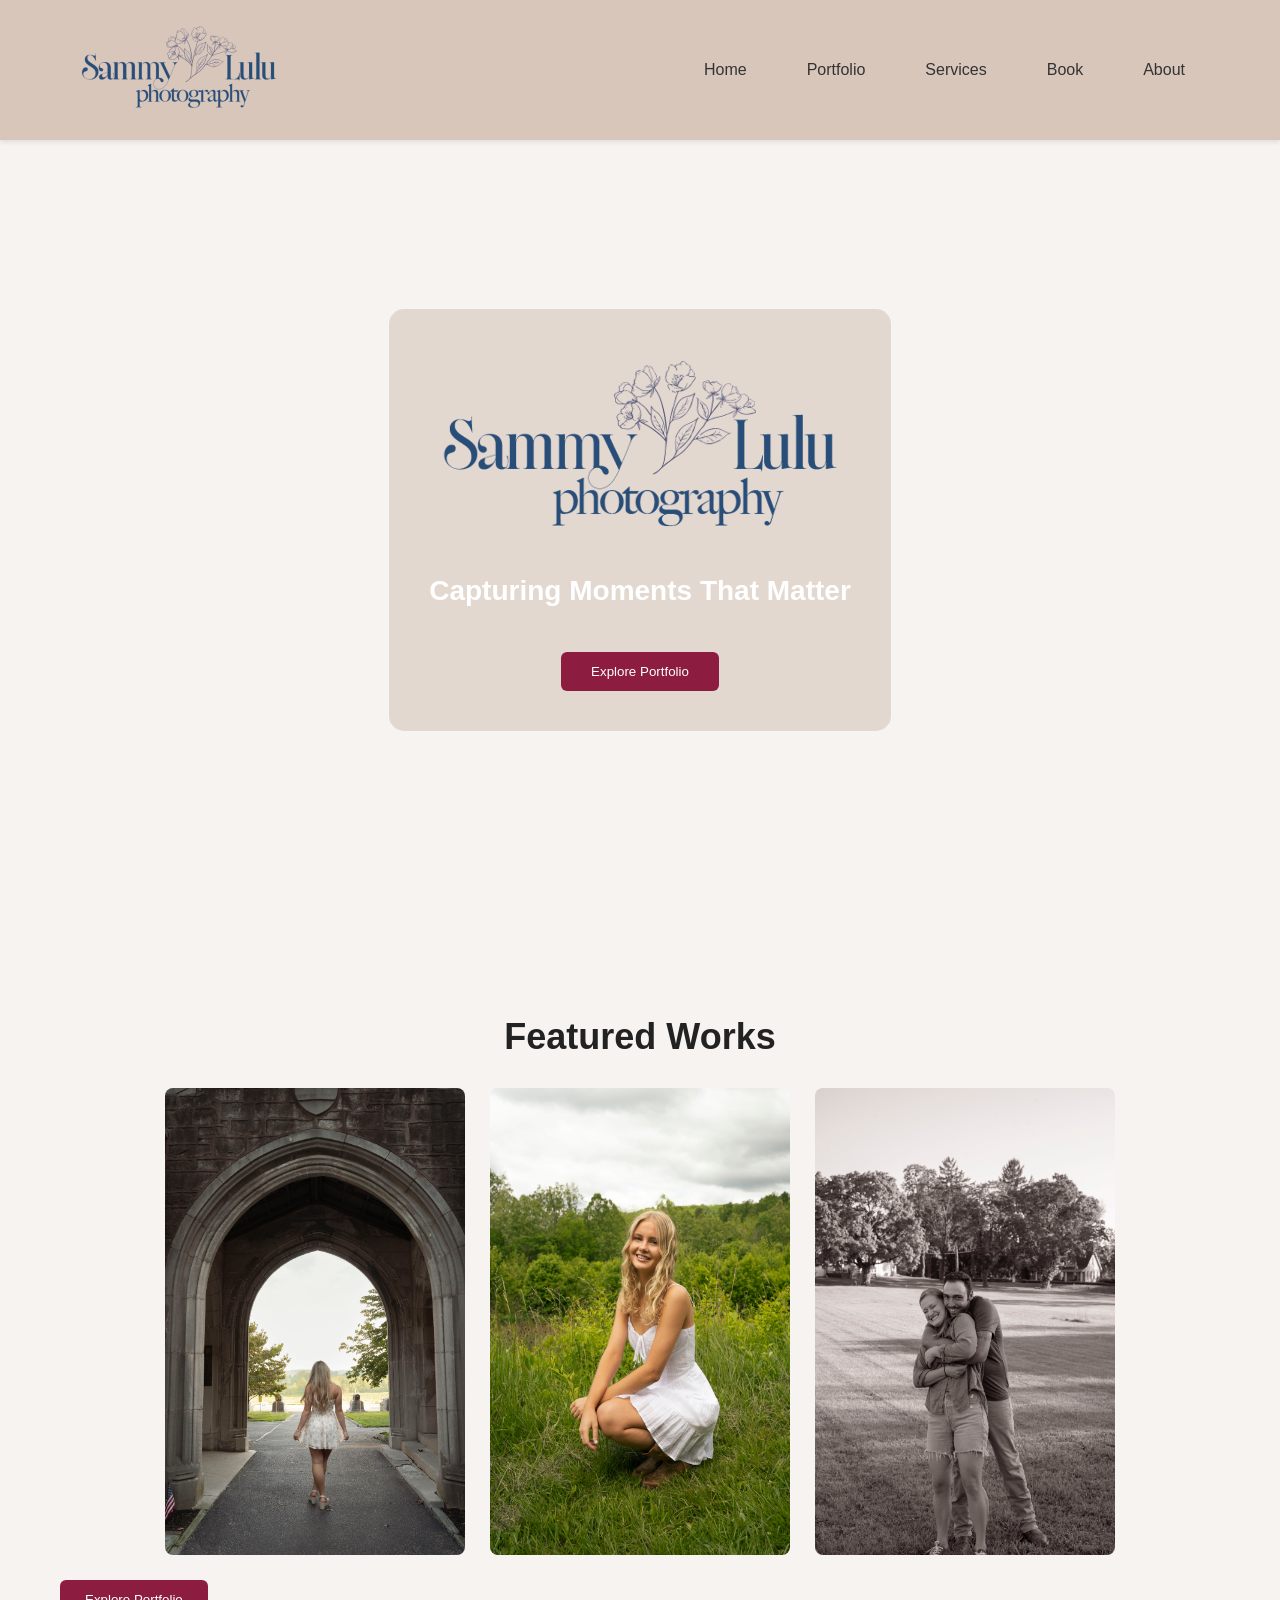
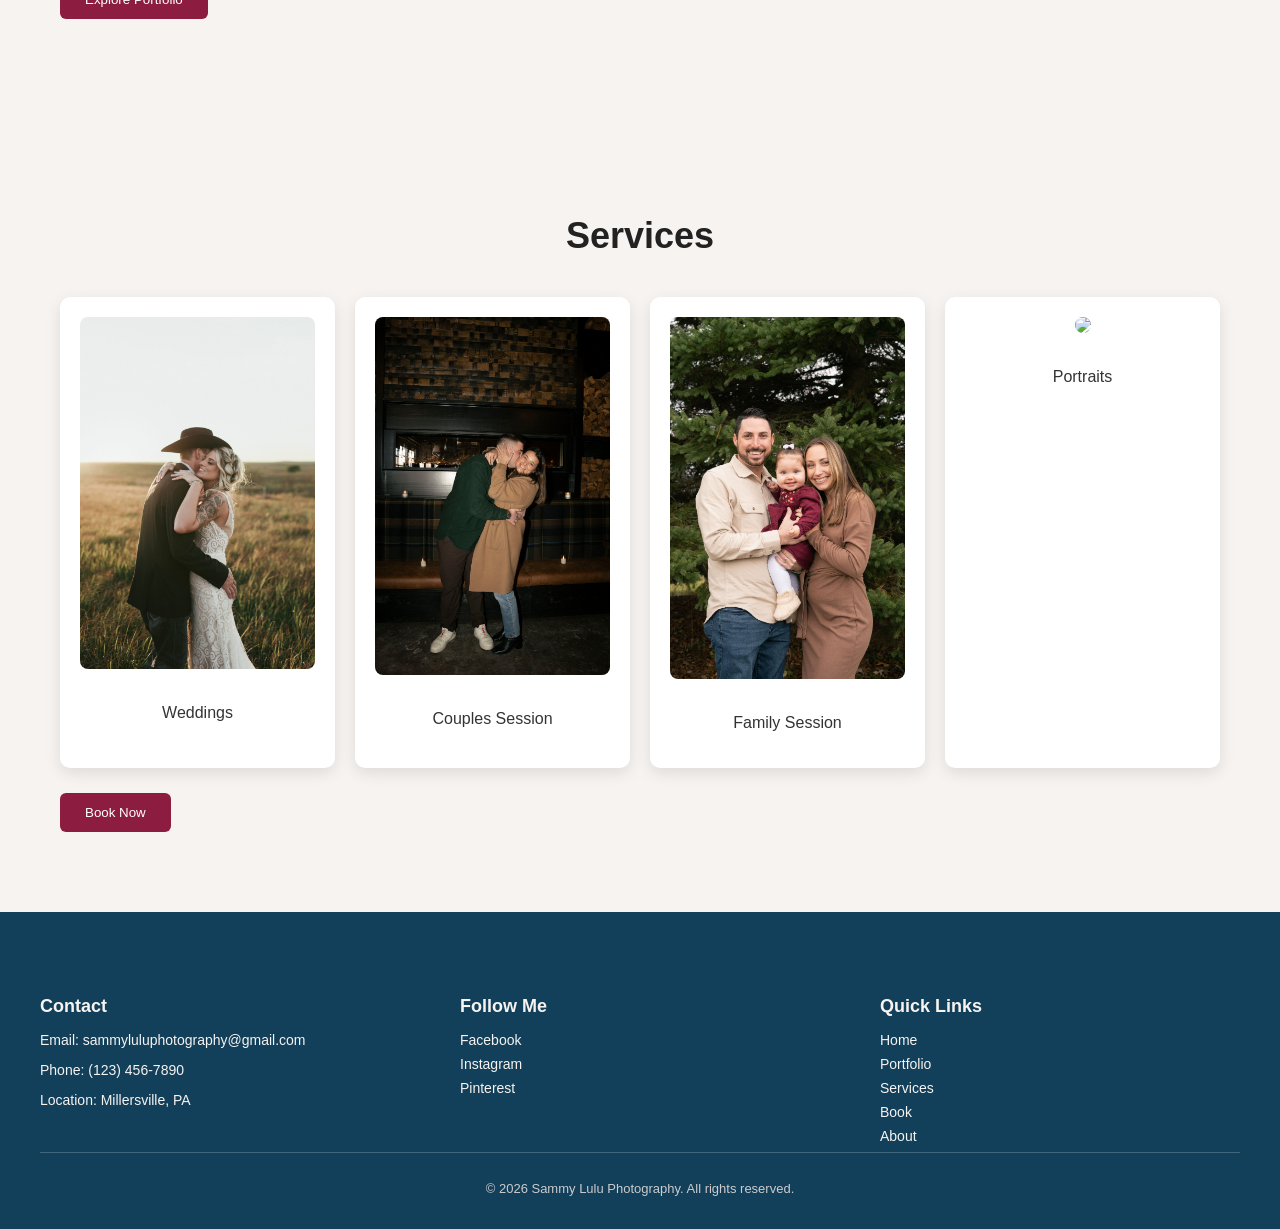
==== index.html @ 7d783dcc "import" ====
<!DOCTYPE html>
<html lang="en">
<head>
  <meta charset="UTF-8">
  <title>My Website</title>
  <link rel="stylesheet" href="style.css">
</head>
<body>

<header class="header">
  <div class="logo-container">
    <img src="images/logo.png" alt="Sammy Lulu Photography Logo">
  </div>
  <nav class="nav">
    <a href="#">Home</a>
    <a href="#">Portfolio</a>
    <a href="#">Services</a>
    <a href="#">Book</a>
    <a href="#">About</a>
  </nav>
</header>

<section class="hero">
  <div class="hero-overlay">
    <img src="images/logo.png" alt="Sammy Lulu Photography Logo" class="hero-logo">
    <h2>Capturing Moments That Matter</h2>
    <button class="btn">Explore Portfolio</button>
  </div>
</section>

<section class="featured">
  <h3>Featured Works</h3>
  <div class="featured-grid">
    <img src="images/feature1.jpg" alt="">
    <img src="images/feature2.jpg" alt="">
    <img src="images/feature3.jpg" alt="">
  </div>
  <button class="btn">Explore Portfolio</button>
</section>

<section class="services">
  <h3>Services</h3>
  <div class="services-row">
    <div class="service">
      <img src="images/weddingservice.jpg">
      <p>Weddings</p>
    </div>
    <div class="service">
      <img src="images/coupleservice.jpg">
      <p>Couples Session</p>
    </div>
    <div class="service">
      <img src="images/familyservice.jpg">
      <p>Family Session</p>
    </div>
    <div class="service">
      <img src="images/portraitservice.jpg">
      <p>Portraits</p>
    </div>
  </div>
  <button class="btn">Book Now</button>
</section>

<footer class="footer">
  <div class="footer-container">
    
    <!-- Contact Section -->
    <div class="footer-section contact">
      <h4>Contact</h4>
      <p>Email: sammyluluphotography@gmail.com</p>
      <p>Phone: (123) 456-7890</p>
      <p>Location: Millersville, PA</p>
    </div>

    <!-- Social Media Section -->
    <div class="footer-section social">
      <h4>Follow Me</h4>
      <a href="#">Facebook</a>
      <a href="#">Instagram</a>
      <a href="#">Pinterest</a>
    </div>

    <!-- Quick Links Section -->
    <div class="footer-section links">
      <h4>Quick Links</h4>
      <a href="#">Home</a>
      <a href="#">Portfolio</a>
      <a href="#">Services</a>
      <a href="#">Book</a>
      <a href="#">About</a>
    </div>
    
  </div>
  
  <div class="footer-bottom">
    <p>&copy; 2026 Sammy Lulu Photography. All rights reserved.</p>
  </div>
</footer>

</body>
</html>
---- style.css ----
/* --- Base --- */
body {
  margin: 0;
  font-family: 'Arial', sans-serif;
  background: #f7f3f0;
  color: #222;
}

section {
  padding: 80px 60px;
}

/* --- Header --- */
.header {
  display: flex;
  justify-content: space-between;
  align-items: center;
  background: #d8c6bb;
  padding: 20px 80px;
  box-shadow: 0 2px 5px rgba(0,0,0,0.1);
}

.logo-container {
  height: 100px; /* fixed container height */
  display: flex;
  align-items: center; /* vertically center logo inside container */
}

.logo-container img {
  max-height: 100%; /* fills container but no bigger */
  width: auto;
  display: block;
}

.nav {
  display: flex;
  gap: 30px;
}

.nav a {
  text-decoration: none;
  color: #333;
  font-weight: 500;
  padding: 8px 15px;
  border-radius: 5px;
  transition: all 0.3s ease;
}

.nav a:hover {
  background-color: #8c1d40;
  color: white;
}

/* --- Hero Section --- */
.hero {
  height: 600px; /* adjust for desired hero height */
  background-image: url('images/heroimage.jpg');
  background-size: cover;
  background-position: center;
  position: relative;
  display: flex;
  justify-content: center;
  align-items: center;
  text-align: center;
}

.hero-overlay {
  background-color: rgba(216, 198, 187, 0.6); /* 0.6 = 60% opacity */
  padding: 40px;
  border-radius: 15px;
  position: relative;
}

.hero-logo {
  max-width: 400px;
  height: auto;
  display: block;
  margin: 0 auto 20px auto;
  
}

.hero h2 {
  font-size: 28px;
  color: #fff;
  margin-bottom: 20px;
}

.hero .btn {
  padding: 12px 30px;
  border: none;
  background-color: #8c1d40;
  color: white;
  font-weight: 500;
  border-radius: 6px;
  cursor: pointer;
  transition: background 0.3s ease;
}

.hero .btn:hover {
  background-color: #a62752;
}

/* --- Featured Section --- */
.featured h3 {
  font-size: 36px;
  margin-bottom: 30px;
  text-align: center;
}

.featured-grid {
  display: flex;
  justify-content: center;
  gap: 25px;
  flex-wrap: wrap;
}

.featured-grid img {
  width: 100%;
  max-width: 300px;
  border-radius: 8px;
  transition: transform 0.3s ease, box-shadow 0.3s ease;
}

.featured-grid img:hover {
  transform: scale(1.05);
  box-shadow: 0 8px 20px rgba(0,0,0,0.2);
}

.btn {
  margin-top: 25px;
  padding: 12px 25px;
  border: none;
  background-color: #8c1d40;
  color: white;
  font-weight: 500;
  border-radius: 6px;
  cursor: pointer;
  transition: background 0.3s ease;
}

.btn:hover {
  background-color: #a62752;
}

/* --- Services Section --- */
.services h3 {
  font-size: 36px;
  text-align: center;
  margin-bottom: 40px;
}

.services-row {
  display: flex;
  justify-content: space-between;
  gap: 20px;
  flex-wrap: wrap;
}

.service {
  flex: 1 1 200px; /* flexible width for responsive design */
  text-align: center;
  background: #fff;
  padding: 20px;
  border-radius: 10px;
  box-shadow: 0 5px 15px rgba(0,0,0,0.1);
  transition: transform 0.3s ease, box-shadow 0.3s ease;
}

.service:hover {
  transform: translateY(-5px);
  box-shadow: 0 10px 25px rgba(0,0,0,0.15);
}

.service img {
  width: 100%;
  border-radius: 8px;
  margin-bottom: 15px;
}

.service p {
  font-weight: 500;
  color: #333;
}

/* --- Footer --- */
.footer {
  background-color: #123f5a;
  color: white;
  padding: 60px 40px 20px 40px;
  font-family: Arial, sans-serif;
  text-align: left; /* keep text left-aligned inside each column */
}

.footer-container {
  display: flex;
  justify-content: center; /* centers the 3 columns horizontally */
  gap: 60px; /* space between columns */
  flex-wrap: wrap; /* allows wrapping on smaller screens */
  max-width: 1200px; /* keeps footer from stretching too wide */
  margin: 0 auto; /* center the container on the page */
}

.footer-section {
  flex: 1 1 200px; /* allows flexible width but minimum 200px */
}

.footer-section h4 {
  font-size: 18px;
  margin-bottom: 15px;
  color: #f7f3f0;
}

.footer-section p,
.footer-section a {
  font-size: 14px;
  color: #f7f3f0;
  text-decoration: none;
  display: block;
  margin-bottom: 8px;
}

.footer-section a:hover {
  color: #8c1d40;
}

.footer-section.social a img {
  width: 30px;
  height: 30px;
  margin-right: 10px;
  vertical-align: middle;
  transition: transform 0.3s ease;
}

.footer-section.social a img:hover {
  transform: scale(1.2);
}

.footer-bottom {
  text-align: center;
  border-top: 1px solid rgba(255,255,255,0.2);
  padding-top: 15px;
  font-size: 13px;
  color: #ccc;
}
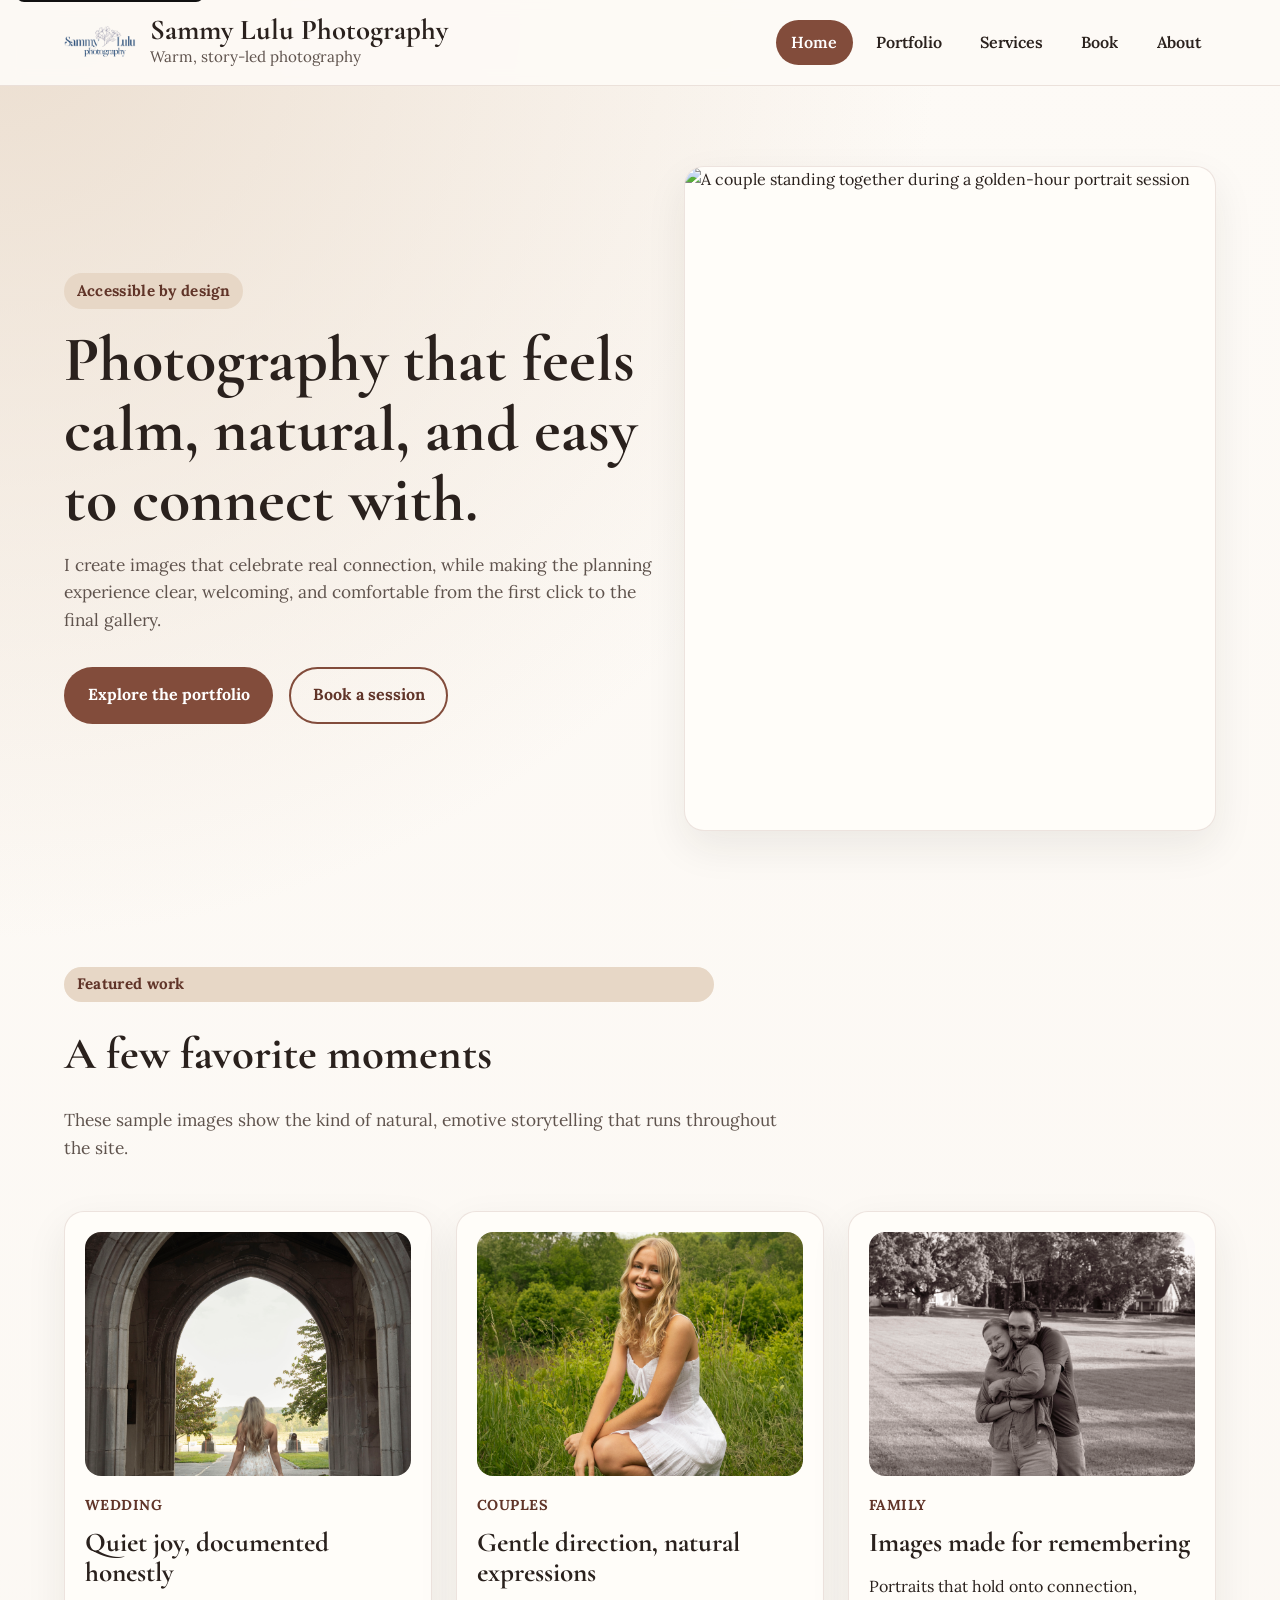
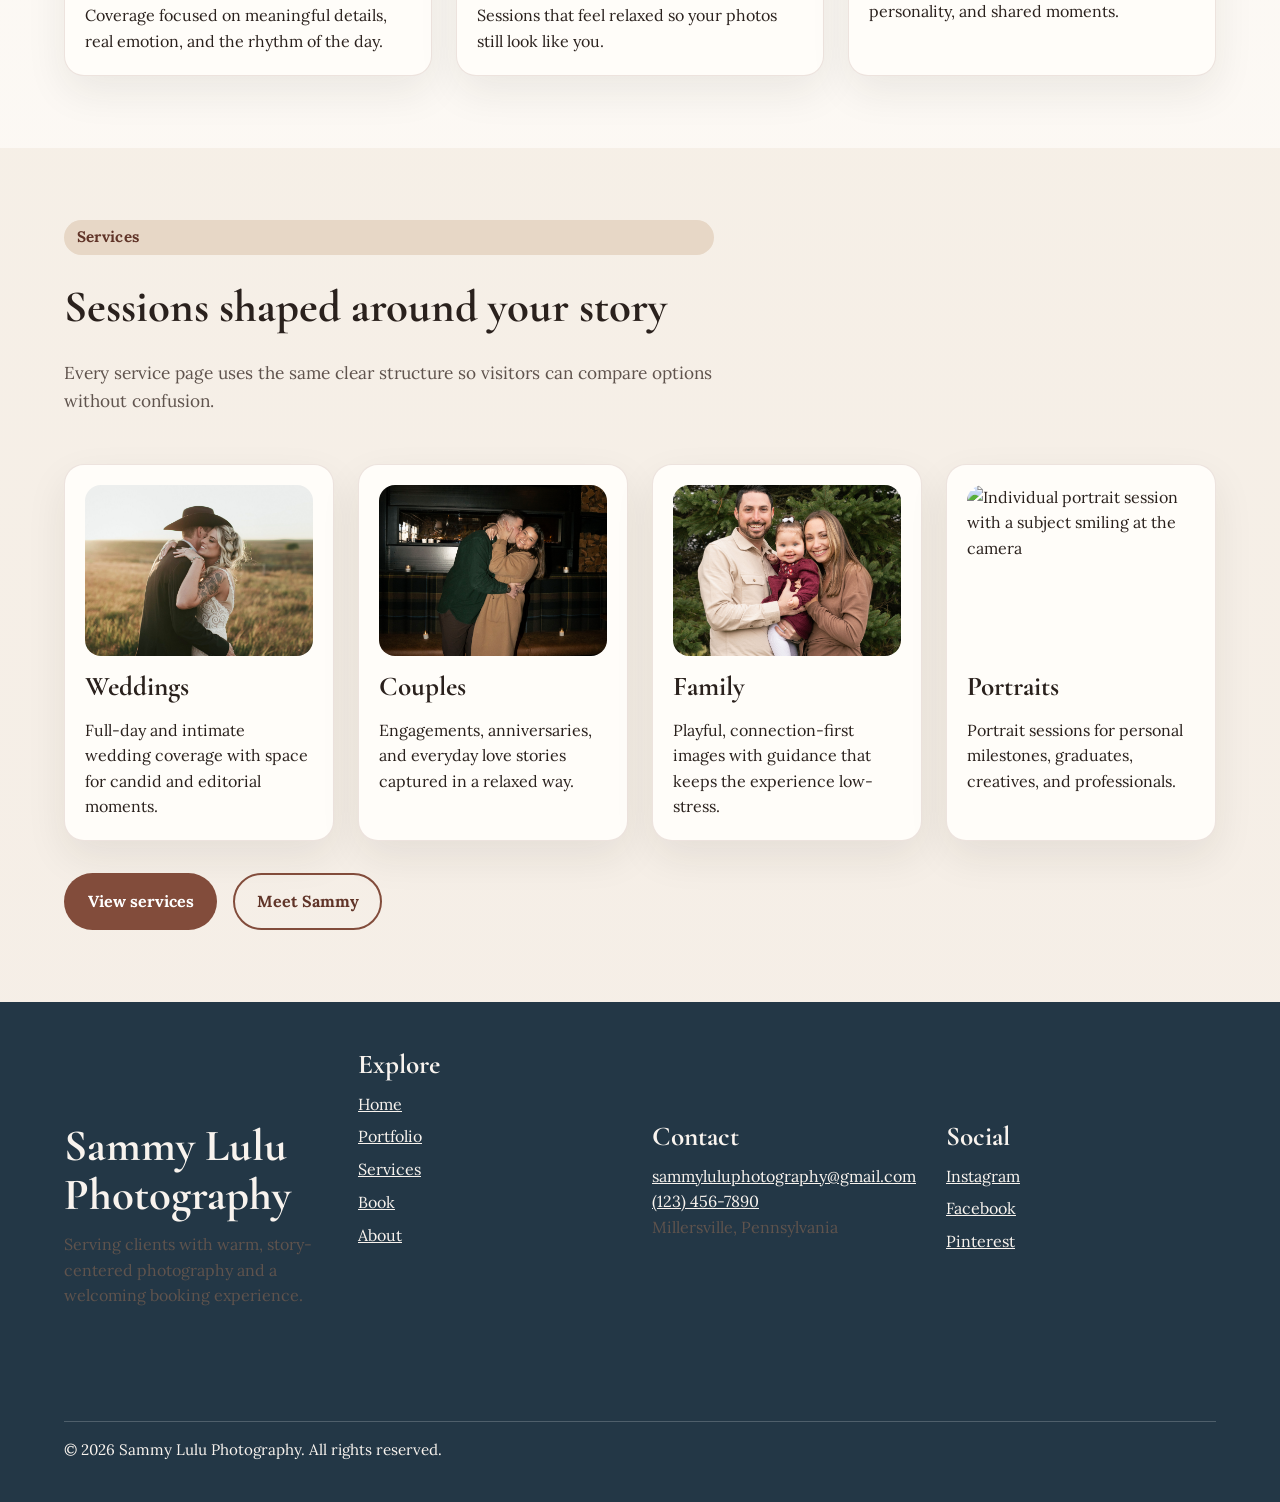
==== commit f8d8c50e: "updated pages" ====
--- a/index.html
+++ b/index.html
@@ -2,100 +2,176 @@
 <html lang="en">
 <head>
   <meta charset="UTF-8">
-  <title>My Website</title>
+  <meta name="viewport" content="width=device-width, initial-scale=1.0">
+  <title>Sammy Lulu Photography | Home</title>
+  <meta name="description" content="Accessible, heartfelt photography for weddings, couples, families, and portraits.">
+  <link rel="preconnect" href="https://fonts.googleapis.com">
+  <link rel="preconnect" href="https://fonts.gstatic.com" crossorigin>
+  <link href="https://fonts.googleapis.com/css2?family=Cormorant+Garamond:wght@500;700&family=Lora:wght@400;500;600&display=swap" rel="stylesheet">
   <link rel="stylesheet" href="style.css">
 </head>
 <body>
+  <a class="skip-link" href="#main-content">Skip to main content</a>
 
-<header class="header">
-  <div class="logo-container">
-    <img src="images/logo.png" alt="Sammy Lulu Photography Logo">
-  </div>
-  <nav class="nav">
-    <a href="#">Home</a>
-    <a href="#">Portfolio</a>
-    <a href="#">Services</a>
-    <a href="#">Book</a>
-    <a href="#">About</a>
-  </nav>
-</header>
+  <header class="site-header">
+    <div class="container header-inner">
+      <a class="brand" href="index.html" aria-label="Sammy Lulu Photography home page">
+        <img src="images/logo.png" alt="Sammy Lulu Photography logo">
+        <span class="brand-text">
+          <span class="brand-name">Sammy Lulu Photography</span>
+          <span class="brand-tagline">Warm, story-led photography</span>
+        </span>
+      </a>
 
-<section class="hero">
-  <div class="hero-overlay">
-    <img src="images/logo.png" alt="Sammy Lulu Photography Logo" class="hero-logo">
-    <h2>Capturing Moments That Matter</h2>
-    <button class="btn">Explore Portfolio</button>
-  </div>
-</section>
+      <nav class="site-nav" aria-label="Primary navigation">
+        <ul>
+          <li><a href="index.html" aria-current="page">Home</a></li>
+          <li><a href="portfolio.html">Portfolio</a></li>
+          <li><a href="services.html">Services</a></li>
+          <li><a href="book.html">Book</a></li>
+          <li><a href="about.html">About</a></li>
+        </ul>
+      </nav>
+    </div>
+  </header>
 
-<section class="featured">
-  <h3>Featured Works</h3>
-  <div class="featured-grid">
-    <img src="images/feature1.jpg" alt="">
-    <img src="images/feature2.jpg" alt="">
-    <img src="images/feature3.jpg" alt="">
-  </div>
-  <button class="btn">Explore Portfolio</button>
-</section>
+  <main id="main-content">
+    <section class="hero">
+      <div class="container hero-layout">
+        <div class="hero-copy">
+          <p class="eyebrow">Accessible by design</p>
+          <h1>Photography that feels calm, natural, and easy to connect with.</h1>
+          <p class="lede">I create images that celebrate real connection, while making the planning experience clear, welcoming, and comfortable from the first click to the final gallery.</p>
+          <div class="button-row">
+            <a class="btn" href="portfolio.html">Explore the portfolio</a>
+            <a class="btn-secondary" href="book.html">Book a session</a>
+          </div>
+        </div>
 
-<section class="services">
-  <h3>Services</h3>
-  <div class="services-row">
-    <div class="service">
-      <img src="images/weddingservice.jpg">
-      <p>Weddings</p>
+        <div class="hero-panel">
+          <img src="images/heroimage.jpg" alt="A couple standing together during a golden-hour portrait session">
+        </div>
+      </div>
+    </section>
+
+    <section aria-labelledby="featured-heading">
+      <div class="container">
+        <div class="section-heading">
+          <p class="eyebrow">Featured work</p>
+          <h2 id="featured-heading">A few favorite moments</h2>
+          <p class="section-intro">These sample images show the kind of natural, emotive storytelling that runs throughout the site.</p>
+        </div>
+
+        <div class="card-grid">
+          <article class="card">
+            <img src="images/feature1.jpg" alt="Bride and groom smiling during a wedding portrait">
+            <p class="tag">Wedding</p>
+            <h3>Quiet joy, documented honestly</h3>
+            <p>Coverage focused on meaningful details, real emotion, and the rhythm of the day.</p>
+          </article>
+
+          <article class="card">
+            <img src="images/feature2.jpg" alt="Couple laughing together during an outdoor session">
+            <p class="tag">Couples</p>
+            <h3>Gentle direction, natural expressions</h3>
+            <p>Sessions that feel relaxed so your photos still look like you.</p>
+          </article>
+
+          <article class="card">
+            <img src="images/feature3.jpg" alt="Family posing together outdoors">
+            <p class="tag">Family</p>
+            <h3>Images made for remembering</h3>
+            <p>Portraits that hold onto connection, personality, and shared moments.</p>
+          </article>
+        </div>
+      </div>
+    </section>
+
+    <section class="muted-section" aria-labelledby="services-preview-heading">
+      <div class="container">
+        <div class="section-heading">
+          <p class="eyebrow">Services</p>
+          <h2 id="services-preview-heading">Sessions shaped around your story</h2>
+          <p class="section-intro">Every service page uses the same clear structure so visitors can compare options without confusion.</p>
+        </div>
+
+        <div class="services-grid">
+          <article class="card">
+            <img src="images/weddingservice.jpg" alt="Wedding couple embracing during portraits">
+            <h3>Weddings</h3>
+            <p>Full-day and intimate wedding coverage with space for candid and editorial moments.</p>
+          </article>
+
+          <article class="card">
+            <img src="images/coupleservice.jpg" alt="Couple standing close together during a portrait session">
+            <h3>Couples</h3>
+            <p>Engagements, anniversaries, and everyday love stories captured in a relaxed way.</p>
+          </article>
+
+          <article class="card">
+            <img src="images/familyservice.jpg" alt="Family spending time together outdoors">
+            <h3>Family</h3>
+            <p>Playful, connection-first images with guidance that keeps the experience low-stress.</p>
+          </article>
+
+          <article class="card">
+            <img src="images/portraitservice.jpg" alt="Individual portrait session with a subject smiling at the camera">
+            <h3>Portraits</h3>
+            <p>Portrait sessions for personal milestones, graduates, creatives, and professionals.</p>
+          </article>
+        </div>
+
+        <div class="button-row">
+          <a class="btn" href="services.html">View services</a>
+          <a class="btn-secondary" href="about.html">Meet Sammy</a>
+        </div>
+      </div>
+    </section>
+
+
+
+  <footer class="footer">
+    <div class="container">
+      <div class="footer-grid">
+        <section aria-labelledby="footer-brand">
+          <h2 id="footer-brand">Sammy Lulu Photography</h2>
+          <p class="footer-note">Serving clients with warm, story-centered photography and a welcoming booking experience.</p>
+        </section>
+
+        <nav class="footer-nav" aria-label="Footer navigation">
+          <h3>Explore</h3>
+          <ul>
+            <li><a href="index.html">Home</a></li>
+            <li><a href="portfolio.html">Portfolio</a></li>
+            <li><a href="services.html">Services</a></li>
+            <li><a href="book.html">Book</a></li>
+            <li><a href="about.html">About</a></li>
+          </ul>
+        </nav>
+
+        <section aria-labelledby="contact-heading">
+          <h3 id="contact-heading">Contact</h3>
+          <ul class="contact-list">
+            <li><a href="mailto:sammyluluphotography@gmail.com">sammyluluphotography@gmail.com</a></li>
+            <li><a href="tel:+11234567890">(123) 456-7890</a></li>
+            <li>Millersville, Pennsylvania</li>
+          </ul>
+        </section>
+
+        <section aria-labelledby="social-heading">
+          <h3 id="social-heading">Social</h3>
+          <ul class="social-list">
+            <li><a href="#">Instagram</a></li>
+            <li><a href="#">Facebook</a></li>
+            <li><a href="#">Pinterest</a></li>
+          </ul>
+        </section>
+      </div>
+
+      <div class="footer-bottom">
+        <p>&copy; 2026 Sammy Lulu Photography. All rights reserved.</p>
+      </div>
     </div>
-    <div class="service">
-      <img src="images/coupleservice.jpg">
-      <p>Couples Session</p>
-    </div>
-    <div class="service">
-      <img src="images/familyservice.jpg">
-      <p>Family Session</p>
-    </div>
-    <div class="service">
-      <img src="images/portraitservice.jpg">
-      <p>Portraits</p>
-    </div>
-  </div>
-  <button class="btn">Book Now</button>
-</section>
-
-<footer class="footer">
-  <div class="footer-container">
-    
-    <!-- Contact Section -->
-    <div class="footer-section contact">
-      <h4>Contact</h4>
-      <p>Email: sammyluluphotography@gmail.com</p>
-      <p>Phone: (123) 456-7890</p>
-      <p>Location: Millersville, PA</p>
-    </div>
-
-    <!-- Social Media Section -->
-    <div class="footer-section social">
-      <h4>Follow Me</h4>
-      <a href="#">Facebook</a>
-      <a href="#">Instagram</a>
-      <a href="#">Pinterest</a>
-    </div>
-
-    <!-- Quick Links Section -->
-    <div class="footer-section links">
-      <h4>Quick Links</h4>
-      <a href="#">Home</a>
-      <a href="#">Portfolio</a>
-      <a href="#">Services</a>
-      <a href="#">Book</a>
-      <a href="#">About</a>
-    </div>
-    
-  </div>
-  
-  <div class="footer-bottom">
-    <p>&copy; 2026 Sammy Lulu Photography. All rights reserved.</p>
-  </div>
-</footer>
-
+  </footer>
 </body>
-</html>+</html>
--- a/style.css
+++ b/style.css
@@ -1,244 +1,622 @@
-/* --- Base --- */
+:root {
+  --color-background: #fbf7f2;
+  --color-surface: #fffdf9;
+  --color-surface-muted: #f3ebe2;
+  --color-surface-strong: #e7d7c6;
+  --color-text: #2a211d;
+  --color-text-soft: #5f534d;
+  --color-accent: #824c3b;
+  --color-accent-dark: #603428;
+  --color-border: #d7c6b8;
+  --color-footer: #233746;
+  --color-footer-text: #f8f3ee;
+  --shadow-soft: 0 16px 40px rgba(42, 33, 29, 0.08);
+  --shadow-card: 0 10px 24px rgba(42, 33, 29, 0.1);
+  --radius-sm: 0.75rem;
+  --radius-md: 1.25rem;
+  --radius-lg: 2rem;
+  --max-width: 72rem;
+  --transition: 180ms ease;
+}
+
+*,
+*::before,
+*::after {
+  box-sizing: border-box;
+}
+
+html {
+  scroll-behavior: smooth;
+}
+
 body {
   margin: 0;
-  font-family: 'Arial', sans-serif;
-  background: #f7f3f0;
-  color: #222;
-}
-
-section {
-  padding: 80px 60px;
-}
-
-/* --- Header --- */
-.header {
+  font-family: "Lora", Georgia, serif;
+  line-height: 1.6;
+  color: var(--color-text);
+  background:
+    radial-gradient(circle at top left, rgba(231, 215, 198, 0.8), transparent 28%),
+    linear-gradient(180deg, #fdfaf6 0%, var(--color-background) 100%);
+}
+
+img {
+  display: block;
+  width: 100%;
+  height: auto;
+}
+
+a {
+  color: inherit;
+}
+
+a,
+button,
+input,
+select,
+textarea {
+  transition:
+    color var(--transition),
+    background-color var(--transition),
+    border-color var(--transition),
+    box-shadow var(--transition),
+    transform var(--transition);
+}
+
+a:focus-visible,
+button:focus-visible,
+input:focus-visible,
+select:focus-visible,
+textarea:focus-visible {
+  outline: 3px solid #111111;
+  outline-offset: 3px;
+}
+
+.visually-hidden {
+  position: absolute;
+  width: 1px;
+  height: 1px;
+  padding: 0;
+  margin: -1px;
+  overflow: hidden;
+  clip: rect(0, 0, 0, 0);
+  white-space: nowrap;
+  border: 0;
+}
+
+.skip-link {
+  position: absolute;
+  left: 1rem;
+  top: -3rem;
+  padding: 0.75rem 1rem;
+  background: #111111;
+  color: #ffffff;
+  border-radius: 0.5rem;
+  text-decoration: none;
+  z-index: 1000;
+}
+
+.skip-link:focus {
+  top: 1rem;
+}
+
+.site-header {
+  position: sticky;
+  top: 0;
+  z-index: 50;
+  background: rgba(253, 250, 246, 0.95);
+  backdrop-filter: blur(10px);
+  border-bottom: 1px solid rgba(130, 76, 59, 0.14);
+}
+
+.container {
+  width: min(calc(100% - 2rem), var(--max-width));
+  margin: 0 auto;
+}
+
+.header-inner,
+.footer-grid {
+  display: grid;
+  gap: 1.5rem;
+}
+
+.header-inner {
+  grid-template-columns: auto 1fr;
+  align-items: center;
+  padding: 1rem 0;
+}
+
+.brand {
+  display: inline-flex;
+  align-items: center;
+  gap: 0.85rem;
+  text-decoration: none;
+}
+
+.brand img {
+  width: 4.5rem;
+  height: auto;
+}
+
+.brand-text {
   display: flex;
-  justify-content: space-between;
+  flex-direction: column;
+}
+
+.brand-name {
+  font-family: "Cormorant Garamond", Georgia, serif;
+  font-size: 1.8rem;
+  font-weight: 700;
+  line-height: 1;
+}
+
+.brand-tagline {
+  color: var(--color-text-soft);
+  font-size: 0.95rem;
+}
+
+.site-nav ul,
+.footer-nav ul,
+.contact-list,
+.social-list,
+.service-list,
+.checklist,
+.stats-list,
+.form-help-list {
+  list-style: none;
+  padding: 0;
+  margin: 0;
+}
+
+.site-nav ul {
+  display: flex;
+  flex-wrap: wrap;
+  justify-content: flex-end;
+  gap: 0.5rem;
+}
+
+.site-nav a {
+  display: inline-block;
+  padding: 0.6rem 0.95rem;
+  text-decoration: none;
+  border-radius: 999px;
+  font-weight: 600;
+}
+
+.site-nav a:hover,
+.site-nav a:focus-visible,
+.site-nav a[aria-current="page"] {
+  background: var(--color-accent);
+  color: #ffffff;
+}
+
+main section {
+  padding: 4.5rem 0;
+}
+
+.hero {
+  padding: 5rem 0 4rem;
+}
+
+.hero-layout,
+.split-layout,
+.service-detail,
+.booking-layout {
+  display: grid;
+  gap: 2rem;
   align-items: center;
-  background: #d8c6bb;
-  padding: 20px 80px;
-  box-shadow: 0 2px 5px rgba(0,0,0,0.1);
-}
-
-.logo-container {
-  height: 100px; /* fixed container height */
+}
+
+.hero-layout {
+  grid-template-columns: minmax(0, 1.05fr) minmax(0, 0.95fr);
+}
+
+.eyebrow {
+  display: inline-block;
+  padding: 0.35rem 0.8rem;
+  margin-bottom: 1rem;
+  border-radius: 999px;
+  background: var(--color-surface-strong);
+  color: var(--color-accent-dark);
+  font-size: 0.95rem;
+  font-weight: 700;
+  letter-spacing: 0.02em;
+}
+
+h1,
+h2,
+h3,
+h4 {
+  margin: 0 0 1rem;
+  font-family: "Cormorant Garamond", Georgia, serif;
+  line-height: 1.1;
+}
+
+h1 {
+  font-size: clamp(2.8rem, 5vw, 5rem);
+}
+
+h2 {
+  font-size: clamp(2rem, 3.5vw, 3rem);
+}
+
+h3 {
+  font-size: 1.7rem;
+}
+
+p {
+  margin: 0 0 1rem;
+  max-width: 65ch;
+}
+
+.lede,
+.section-intro {
+  color: var(--color-text-soft);
+  font-size: 1.08rem;
+}
+
+.hero-copy p:last-child,
+.card p:last-child,
+.service-detail-text p:last-child,
+.about-copy p:last-child {
+  margin-bottom: 0;
+}
+
+.button-row {
   display: flex;
-  align-items: center; /* vertically center logo inside container */
-}
-
-.logo-container img {
-  max-height: 100%; /* fills container but no bigger */
-  width: auto;
+  flex-wrap: wrap;
+  gap: 1rem;
+  margin-top: 2rem;
+}
+
+.btn,
+.btn-secondary {
+  display: inline-flex;
+  align-items: center;
+  justify-content: center;
+  min-height: 2.85rem;
+  padding: 0.85rem 1.35rem;
+  border: 2px solid transparent;
+  border-radius: 999px;
+  font-weight: 700;
+  text-decoration: none;
+}
+
+.btn {
+  background: var(--color-accent);
+  color: #ffffff;
+}
+
+.btn:hover,
+.btn:focus-visible {
+  background: var(--color-accent-dark);
+  transform: translateY(-1px);
+}
+
+.btn-secondary {
+  border-color: var(--color-accent);
+  color: var(--color-accent-dark);
+  background: transparent;
+}
+
+.btn-secondary:hover,
+.btn-secondary:focus-visible {
+  background: rgba(130, 76, 59, 0.08);
+}
+
+.hero-panel,
+.card,
+.quote-card,
+.form-panel,
+.service-detail,
+.stat-card {
+  background: var(--color-surface);
+  border: 1px solid rgba(130, 76, 59, 0.14);
+  border-radius: var(--radius-md);
+  box-shadow: var(--shadow-soft);
+}
+
+.hero-panel {
+  overflow: hidden;
+}
+
+.hero-panel img {
+  aspect-ratio: 4 / 5;
+  object-fit: cover;
+}
+
+.section-heading {
+  display: grid;
+  gap: 0.75rem;
+  margin-bottom: 2rem;
+}
+
+.muted-section {
+  background: rgba(231, 215, 198, 0.28);
+}
+
+.card-grid,
+.services-grid,
+.portfolio-grid,
+.values-grid,
+.stats-grid {
+  display: grid;
+  gap: 1.5rem;
+}
+
+.card-grid,
+.services-grid,
+.values-grid {
+  grid-template-columns: repeat(auto-fit, minmax(15rem, 1fr));
+}
+
+.portfolio-grid {
+  grid-template-columns: repeat(auto-fit, minmax(16rem, 1fr));
+}
+
+.stats-grid {
+  grid-template-columns: repeat(auto-fit, minmax(12rem, 1fr));
+}
+
+.card,
+.stat-card {
+  padding: 1.25rem;
+}
+
+.card img,
+.portfolio-card img,
+.service-detail-image img,
+.about-image img {
+  border-radius: 1rem;
+}
+
+.card img,
+.portfolio-card img {
+  aspect-ratio: 4 / 3;
+  object-fit: cover;
+  margin-bottom: 1rem;
+}
+
+.tag {
+  display: inline-block;
+  margin-bottom: 0.65rem;
+  color: var(--color-accent-dark);
+  font-size: 0.9rem;
+  font-weight: 700;
+  letter-spacing: 0.03em;
+  text-transform: uppercase;
+}
+
+.card a,
+.portfolio-card a,
+.inline-link {
+  color: var(--color-accent-dark);
+  font-weight: 700;
+}
+
+.portfolio-card {
+  overflow: hidden;
+  background: var(--color-surface);
+  border: 1px solid rgba(130, 76, 59, 0.14);
+  border-radius: var(--radius-md);
+  box-shadow: var(--shadow-card);
+}
+
+.portfolio-card-content {
+  padding: 1.25rem;
+}
+
+.portfolio-card p {
+  color: var(--color-text-soft);
+}
+
+.service-list {
+  display: grid;
+  gap: 0.6rem;
+  margin-top: 1rem;
+}
+
+.service-list li,
+.checklist li,
+.form-help-list li {
+  position: relative;
+  padding-left: 1.5rem;
+}
+
+.service-list li::before,
+.checklist li::before,
+.form-help-list li::before {
+  content: "";
+  position: absolute;
+  left: 0;
+  top: 0.65rem;
+  width: 0.55rem;
+  height: 0.55rem;
+  border-radius: 50%;
+  background: var(--color-accent);
+}
+
+.service-detail {
+  grid-template-columns: minmax(0, 0.9fr) minmax(0, 1.1fr);
+  padding: 1.5rem;
+  margin-bottom: 1.5rem;
+}
+
+.service-detail:nth-of-type(even) .service-detail-image {
+  order: 2;
+}
+
+.service-detail:nth-of-type(even) .service-detail-text {
+  order: 1;
+}
+
+.service-detail-image img {
+  aspect-ratio: 4 / 3;
+  object-fit: cover;
+}
+
+.price-note {
+  font-weight: 700;
+  color: var(--color-accent-dark);
+}
+
+.about-image img {
+  aspect-ratio: 4 / 5;
+  object-fit: cover;
+  box-shadow: var(--shadow-soft);
+}
+
+.quote-card {
+  padding: 1.5rem;
+}
+
+.stats-list {
+  display: grid;
+  gap: 1rem;
+}
+
+.stat-card strong {
   display: block;
-}
-
-.nav {
-  display: flex;
-  gap: 30px;
-}
-
-.nav a {
-  text-decoration: none;
-  color: #333;
-  font-weight: 500;
-  padding: 8px 15px;
-  border-radius: 5px;
-  transition: all 0.3s ease;
-}
-
-.nav a:hover {
-  background-color: #8c1d40;
-  color: white;
-}
-
-/* --- Hero Section --- */
-.hero {
-  height: 600px; /* adjust for desired hero height */
-  background-image: url('images/heroimage.jpg');
-  background-size: cover;
-  background-position: center;
-  position: relative;
-  display: flex;
-  justify-content: center;
-  align-items: center;
-  text-align: center;
-}
-
-.hero-overlay {
-  background-color: rgba(216, 198, 187, 0.6); /* 0.6 = 60% opacity */
-  padding: 40px;
-  border-radius: 15px;
-  position: relative;
-}
-
-.hero-logo {
-  max-width: 400px;
-  height: auto;
+  font-size: 2rem;
+  font-family: "Cormorant Garamond", Georgia, serif;
+}
+
+.stat-card span {
+  color: var(--color-text-soft);
+}
+
+.booking-layout {
+  grid-template-columns: minmax(0, 0.9fr) minmax(0, 1.1fr);
+}
+
+.form-panel {
+  padding: 1.5rem;
+}
+
+.form-group {
+  margin-bottom: 1rem;
+}
+
+label {
   display: block;
-  margin: 0 auto 20px auto;
-  
-}
-
-.hero h2 {
-  font-size: 28px;
-  color: #fff;
-  margin-bottom: 20px;
-}
-
-.hero .btn {
-  padding: 12px 30px;
-  border: none;
-  background-color: #8c1d40;
-  color: white;
-  font-weight: 500;
-  border-radius: 6px;
-  cursor: pointer;
-  transition: background 0.3s ease;
-}
-
-.hero .btn:hover {
-  background-color: #a62752;
-}
-
-/* --- Featured Section --- */
-.featured h3 {
-  font-size: 36px;
-  margin-bottom: 30px;
-  text-align: center;
-}
-
-.featured-grid {
-  display: flex;
-  justify-content: center;
-  gap: 25px;
-  flex-wrap: wrap;
-}
-
-.featured-grid img {
+  margin-bottom: 0.4rem;
+  font-weight: 700;
+}
+
+input,
+select,
+textarea {
   width: 100%;
-  max-width: 300px;
-  border-radius: 8px;
-  transition: transform 0.3s ease, box-shadow 0.3s ease;
-}
-
-.featured-grid img:hover {
-  transform: scale(1.05);
-  box-shadow: 0 8px 20px rgba(0,0,0,0.2);
-}
-
-.btn {
-  margin-top: 25px;
-  padding: 12px 25px;
-  border: none;
-  background-color: #8c1d40;
-  color: white;
-  font-weight: 500;
-  border-radius: 6px;
-  cursor: pointer;
-  transition: background 0.3s ease;
-}
-
-.btn:hover {
-  background-color: #a62752;
-}
-
-/* --- Services Section --- */
-.services h3 {
-  font-size: 36px;
-  text-align: center;
-  margin-bottom: 40px;
-}
-
-.services-row {
-  display: flex;
-  justify-content: space-between;
-  gap: 20px;
-  flex-wrap: wrap;
-}
-
-.service {
-  flex: 1 1 200px; /* flexible width for responsive design */
-  text-align: center;
-  background: #fff;
-  padding: 20px;
-  border-radius: 10px;
-  box-shadow: 0 5px 15px rgba(0,0,0,0.1);
-  transition: transform 0.3s ease, box-shadow 0.3s ease;
-}
-
-.service:hover {
-  transform: translateY(-5px);
-  box-shadow: 0 10px 25px rgba(0,0,0,0.15);
-}
-
-.service img {
-  width: 100%;
-  border-radius: 8px;
-  margin-bottom: 15px;
-}
-
-.service p {
-  font-weight: 500;
-  color: #333;
-}
-
-/* --- Footer --- */
+  padding: 0.85rem 0.9rem;
+  border: 1px solid var(--color-border);
+  border-radius: 0.9rem;
+  font: inherit;
+  color: var(--color-text);
+  background: #fffdfa;
+}
+
+input::placeholder,
+textarea::placeholder {
+  color: #8a7d75;
+}
+
+textarea {
+  resize: vertical;
+  min-height: 10rem;
+}
+
+.field-hint,
+.required-note,
+.footer-note,
+.contact-list,
+.social-list {
+  color: var(--color-text-soft);
+}
+
 .footer {
-  background-color: #123f5a;
-  color: white;
-  padding: 60px 40px 20px 40px;
-  font-family: Arial, sans-serif;
-  text-align: left; /* keep text left-aligned inside each column */
-}
-
-.footer-container {
-  display: flex;
-  justify-content: center; /* centers the 3 columns horizontally */
-  gap: 60px; /* space between columns */
-  flex-wrap: wrap; /* allows wrapping on smaller screens */
-  max-width: 1200px; /* keeps footer from stretching too wide */
-  margin: 0 auto; /* center the container on the page */
-}
-
-.footer-section {
-  flex: 1 1 200px; /* allows flexible width but minimum 200px */
-}
-
-.footer-section h4 {
-  font-size: 18px;
-  margin-bottom: 15px;
-  color: #f7f3f0;
-}
-
-.footer-section p,
-.footer-section a {
-  font-size: 14px;
-  color: #f7f3f0;
-  text-decoration: none;
-  display: block;
-  margin-bottom: 8px;
-}
-
-.footer-section a:hover {
-  color: #8c1d40;
-}
-
-.footer-section.social a img {
-  width: 30px;
-  height: 30px;
-  margin-right: 10px;
-  vertical-align: middle;
-  transition: transform 0.3s ease;
-}
-
-.footer-section.social a img:hover {
-  transform: scale(1.2);
+  padding: 3rem 0 1.5rem;
+  background: var(--color-footer);
+  color: var(--color-footer-text);
+}
+
+.footer-grid {
+  grid-template-columns: repeat(auto-fit, minmax(12rem, 1fr));
+  margin-bottom: 1.5rem;
+}
+
+.footer h2,
+.footer h3 {
+  margin-bottom: 0.75rem;
+}
+
+.footer a {
+  color: var(--color-footer-text);
+}
+
+.footer-nav ul,
+.social-list {
+  display: grid;
+  gap: 0.45rem;
 }
 
 .footer-bottom {
-  text-align: center;
-  border-top: 1px solid rgba(255,255,255,0.2);
-  padding-top: 15px;
-  font-size: 13px;
-  color: #ccc;
-}
+  padding-top: 1rem;
+  border-top: 1px solid rgba(255, 255, 255, 0.2);
+  font-size: 0.95rem;
+}
+
+@media (max-width: 56rem) {
+  .header-inner,
+  .hero-layout,
+  .split-layout,
+  .service-detail,
+  .booking-layout {
+    grid-template-columns: 1fr;
+  }
+
+  .site-nav ul {
+    justify-content: flex-start;
+  }
+
+  .service-detail:nth-of-type(even) .service-detail-image,
+  .service-detail:nth-of-type(even) .service-detail-text {
+    order: initial;
+  }
+
+  .hero {
+    padding-top: 3rem;
+  }
+}
+
+@media (max-width: 40rem) {
+  body {
+    font-size: 0.98rem;
+  }
+
+  main section {
+    padding: 3.5rem 0;
+  }
+
+  .header-inner {
+    gap: 1rem;
+  }
+
+  .brand {
+    align-items: flex-start;
+  }
+
+  .brand img {
+    width: 3.6rem;
+  }
+
+  .site-nav ul,
+  .button-row {
+    gap: 0.75rem;
+  }
+
+  .card,
+  .stat-card,
+  .form-panel,
+  .service-detail {
+    padding: 1rem;
+  }
+}
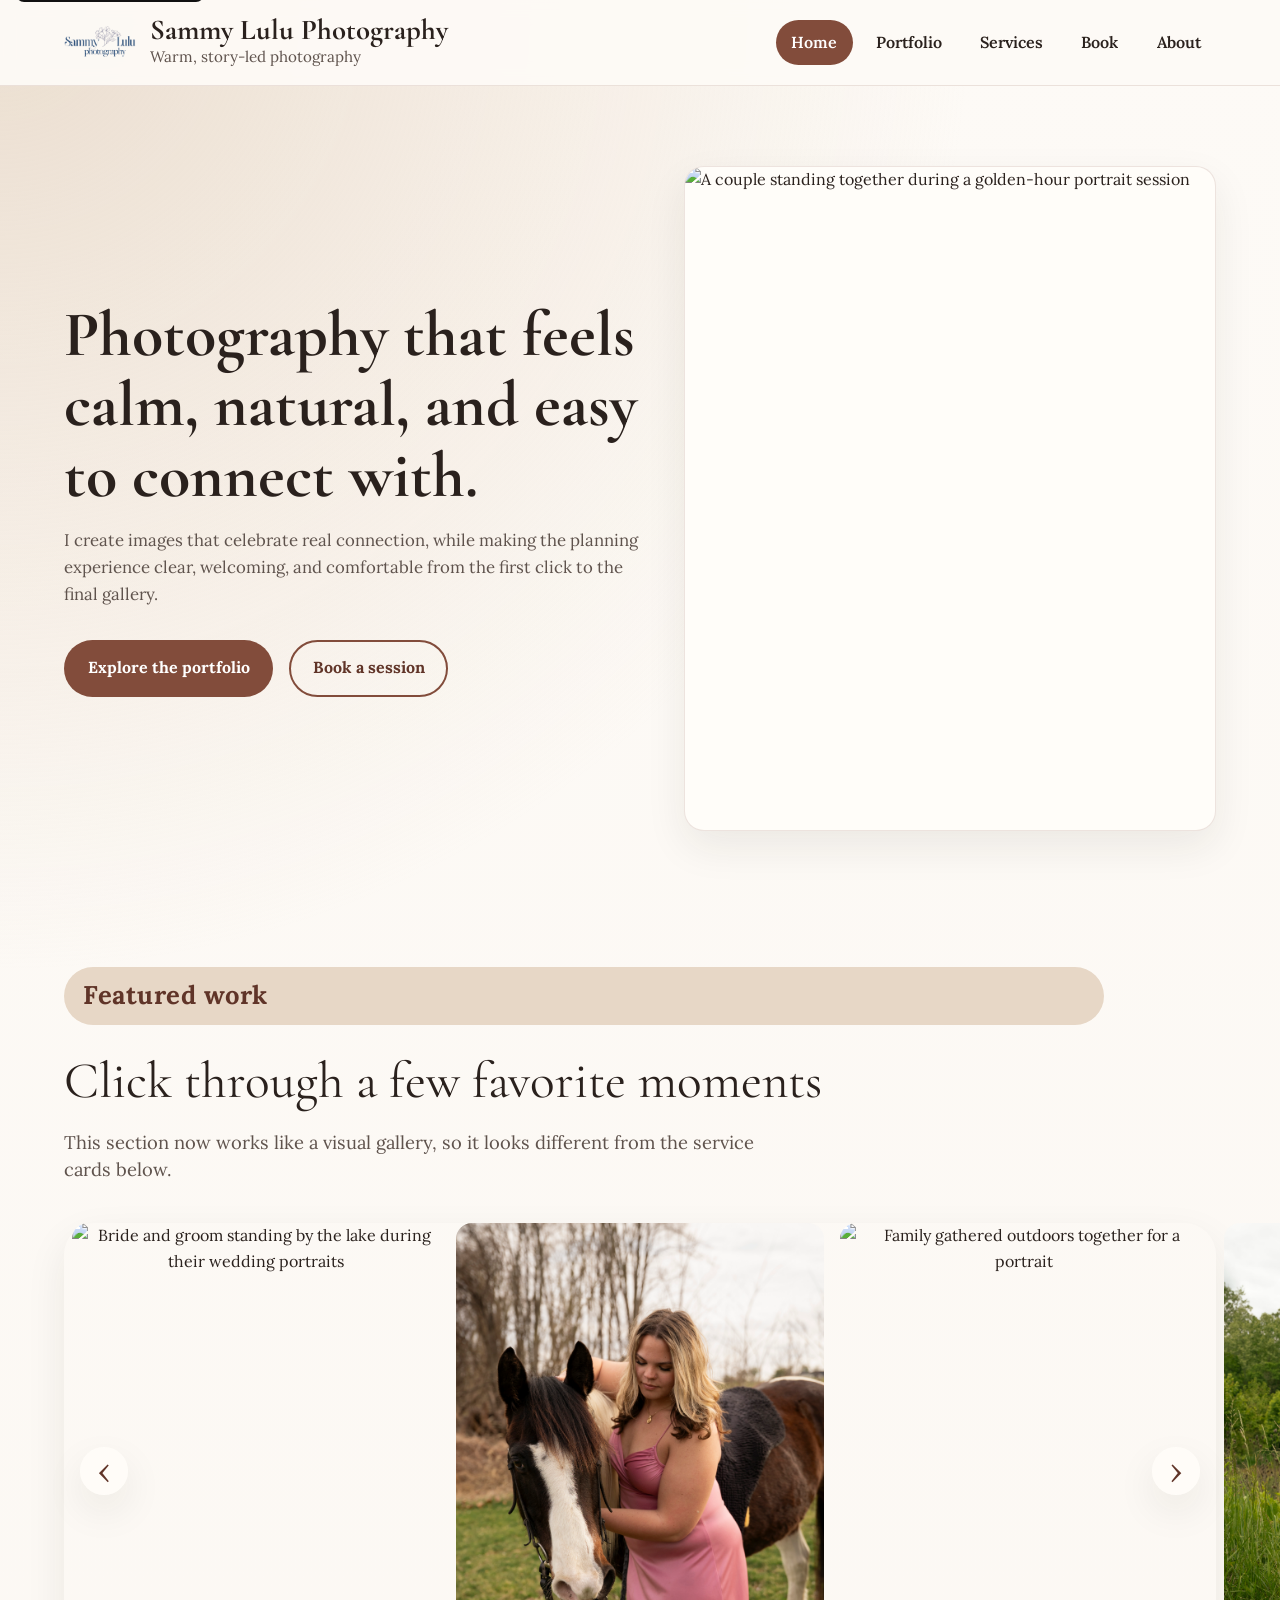
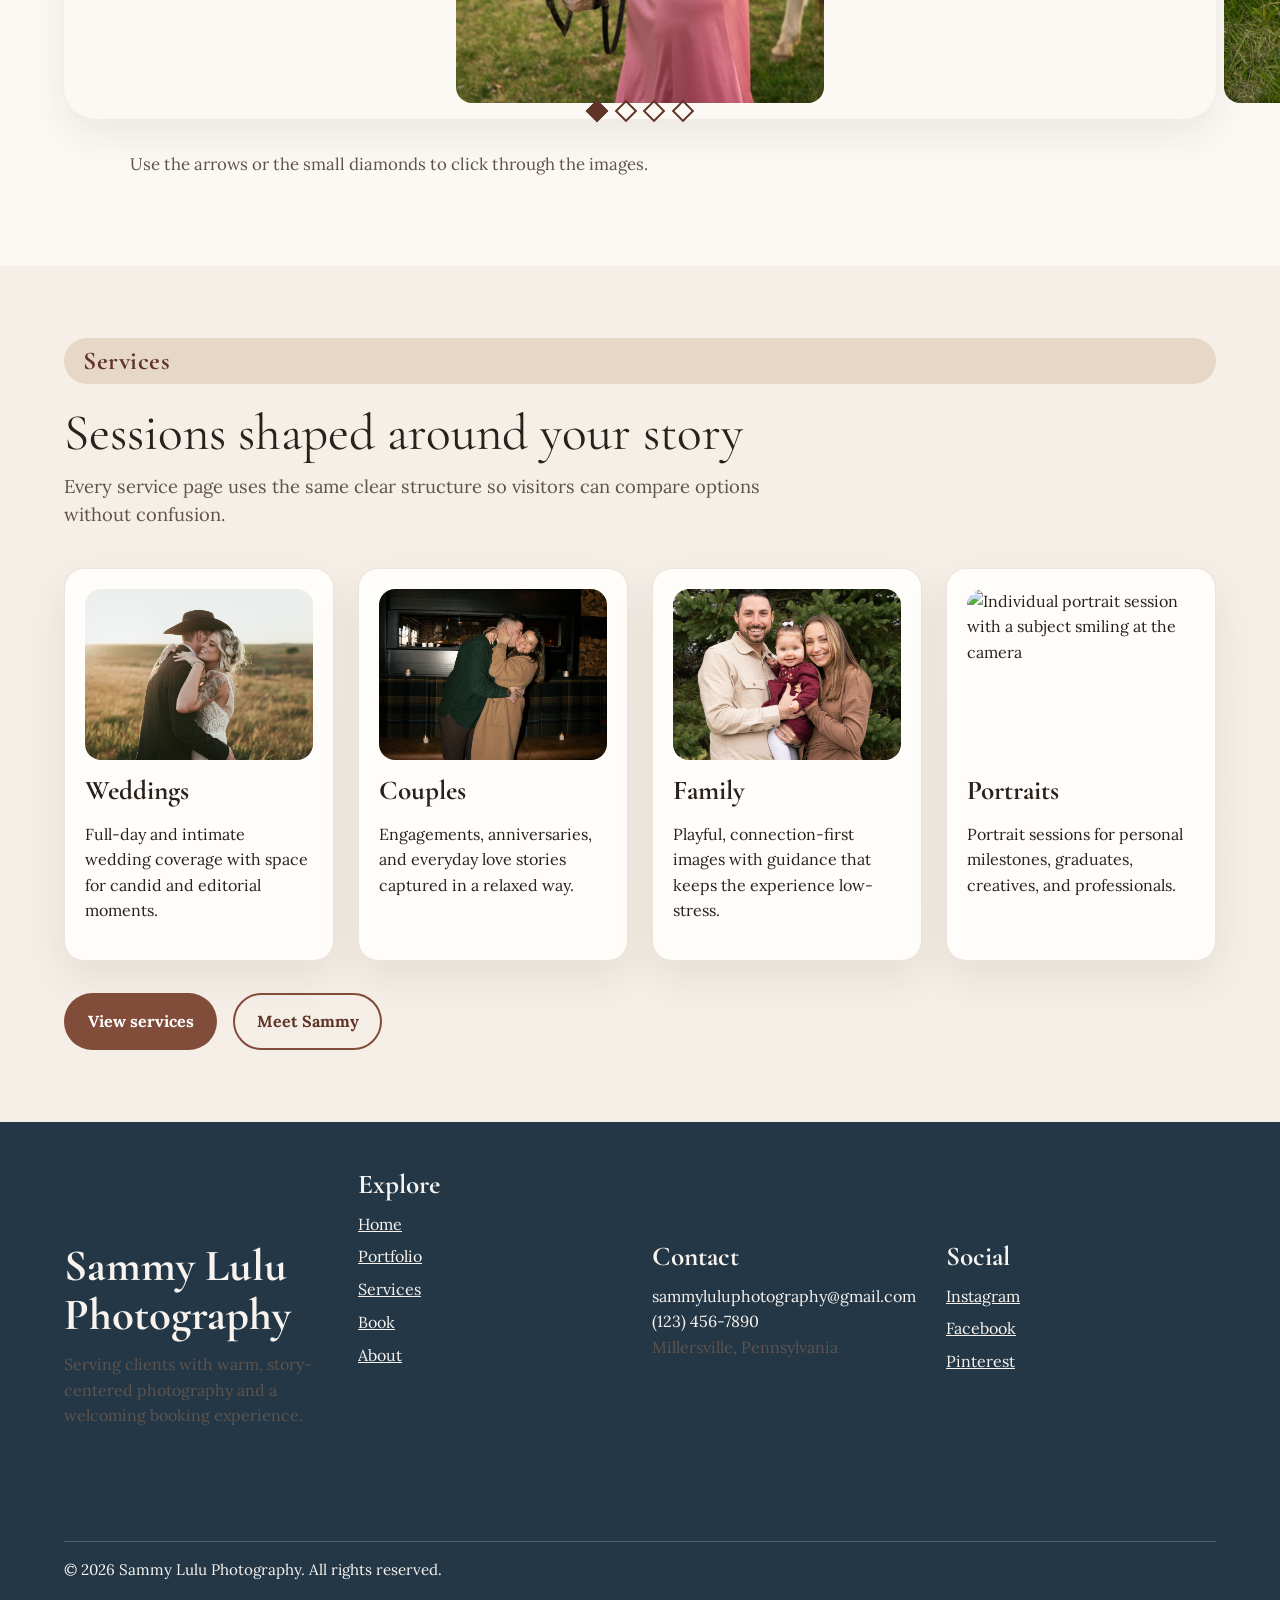
==== commit 9b2075b7: "updated" ====
--- a/index.html
+++ b/index.html
@@ -16,7 +16,7 @@
   <header class="site-header">
     <div class="container header-inner">
       <a class="brand" href="index.html" aria-label="Sammy Lulu Photography home page">
-        <img src="images/logo.png" alt="Sammy Lulu Photography logo">
+        <img src="images/logo.png" alt="">
         <span class="brand-text">
           <span class="brand-name">Sammy Lulu Photography</span>
           <span class="brand-tagline">Warm, story-led photography</span>
@@ -39,7 +39,7 @@
     <section class="hero">
       <div class="container hero-layout">
         <div class="hero-copy">
-          <p class="eyebrow">Accessible by design</p>
+          
           <h1>Photography that feels calm, natural, and easy to connect with.</h1>
           <p class="lede">I create images that celebrate real connection, while making the planning experience clear, welcoming, and comfortable from the first click to the final gallery.</p>
           <div class="button-row">
@@ -54,71 +54,101 @@
       </div>
     </section>
 
-    <section aria-labelledby="featured-heading">
+    <section>
       <div class="container">
         <div class="section-heading">
           <p class="eyebrow">Featured work</p>
-          <h2 id="featured-heading">A few favorite moments</h2>
-          <p class="section-intro">These sample images show the kind of natural, emotive storytelling that runs throughout the site.</p>
-        </div>
-
-        <div class="card-grid">
-          <article class="card">
-            <img src="images/feature1.jpg" alt="Bride and groom smiling during a wedding portrait">
-            <p class="tag">Wedding</p>
-            <h3>Quiet joy, documented honestly</h3>
-            <p>Coverage focused on meaningful details, real emotion, and the rhythm of the day.</p>
-          </article>
-
-          <article class="card">
-            <img src="images/feature2.jpg" alt="Couple laughing together during an outdoor session">
-            <p class="tag">Couples</p>
-            <h3>Gentle direction, natural expressions</h3>
-            <p>Sessions that feel relaxed so your photos still look like you.</p>
-          </article>
-
-          <article class="card">
-            <img src="images/feature3.jpg" alt="Family posing together outdoors">
-            <p class="tag">Family</p>
-            <h3>Images made for remembering</h3>
-            <p>Portraits that hold onto connection, personality, and shared moments.</p>
-          </article>
+          <p class="page-subtitle">Click through a few favorite moments</p>
+          <p class="page-name">This section now works like a visual gallery, so it looks different from the service cards below.</p>
+        </div>
+
+        <div class="featured-gallery">
+          <div class="featured-carousel" aria-label="Featured work image carousel">
+            <input checked class="carousel-toggle" id="featured-slide-1" name="featured-carousel" type="radio">
+            <input class="carousel-toggle" id="featured-slide-2" name="featured-carousel" type="radio">
+            <input class="carousel-toggle" id="featured-slide-3" name="featured-carousel" type="radio">
+            <input class="carousel-toggle" id="featured-slide-4" name="featured-carousel" type="radio">
+
+            <div class="featured-track">
+              <a class="featured-slide" href="portfolio.html">
+                <img src="images/LakeWedding.jpg" alt="Bride and groom standing by the lake during their wedding portraits">
+              </a>
+
+              <a class="featured-slide" href="portfolio.html">
+                <img src="images/HorseImage.jpg" alt="Portrait session featuring a horse in an outdoor setting">
+              </a>
+
+              <a class="featured-slide" href="portfolio.html">
+                <img src="images/FamilyPortfolio.jpg" alt="Family gathered outdoors together for a portrait">
+              </a>
+
+              <a class="featured-slide" href="portfolio.html">
+                <img src="images/feature2.jpg" alt="Couple smiling together during a relaxed outdoor session">
+              </a>
+
+              <a class="featured-slide" href="portfolio.html">
+                <img src="images/feature1.jpg" alt="Bride and groom smiling during a wedding portrait">
+              </a>
+
+              <a class="featured-slide" href="portfolio.html">
+                <img src="images/feature3.jpg" alt="Family posing together outdoors">
+              </a>
+            </div>
+
+            <label class="carousel-arrow prev prev-1" for="featured-slide-4" aria-label="Show previous featured image"></label>
+            <label class="carousel-arrow next next-1" for="featured-slide-2" aria-label="Show next featured image"></label>
+            <label class="carousel-arrow prev prev-2" for="featured-slide-1" aria-label="Show previous featured image"></label>
+            <label class="carousel-arrow next next-2" for="featured-slide-3" aria-label="Show next featured image"></label>
+            <label class="carousel-arrow prev prev-3" for="featured-slide-2" aria-label="Show previous featured image"></label>
+            <label class="carousel-arrow next next-3" for="featured-slide-4" aria-label="Show next featured image"></label>
+            <label class="carousel-arrow prev prev-4" for="featured-slide-3" aria-label="Show previous featured image"></label>
+            <label class="carousel-arrow next next-4" for="featured-slide-1" aria-label="Show next featured image"></label>
+
+            <div class="carousel-dots" aria-label="Choose a featured image">
+              <label class="carousel-dot" for="featured-slide-1" aria-label="Show first featured image"></label>
+              <label class="carousel-dot" for="featured-slide-2" aria-label="Show second featured image"></label>
+              <label class="carousel-dot" for="featured-slide-3" aria-label="Show third featured image"></label>
+              <label class="carousel-dot" for="featured-slide-4" aria-label="Show fourth featured image"></label>
+            </div>
+          </div>
+
+          <p class="featured-gallery-note">Use the arrows or the small diamonds to click through the images.</p>
         </div>
       </div>
     </section>
 
-    <section class="muted-section" aria-labelledby="services-preview-heading">
+    <section class="muted-section">
       <div class="container">
-        <div class="section-heading">
-          <p class="eyebrow">Services</p>
-          <h2 id="services-preview-heading">Sessions shaped around your story</h2>
-          <p class="section-intro">Every service page uses the same clear structure so visitors can compare options without confusion.</p>
+        <div class="section-heading compact">
+          <h2 class="eyebrow">Services</h2>
+          <p class="page-subtitle">Sessions shaped around your story</p>
+          <p class="page-name">Every service page uses the same clear structure so visitors can compare options without confusion.</p>
         </div>
 
         <div class="services-grid">
-          <article class="card">
+          <div class="card">
             <img src="images/weddingservice.jpg" alt="Wedding couple embracing during portraits">
             <h3>Weddings</h3>
             <p>Full-day and intimate wedding coverage with space for candid and editorial moments.</p>
-          </article>
-
-          <article class="card">
+          </div>
+
+          <div class="card">
             <img src="images/coupleservice.jpg" alt="Couple standing close together during a portrait session">
             <h3>Couples</h3>
             <p>Engagements, anniversaries, and everyday love stories captured in a relaxed way.</p>
-          </article>
-
-          <article class="card">
+          </div>
+
+          <div class="card">
             <img src="images/familyservice.jpg" alt="Family spending time together outdoors">
             <h3>Family</h3>
             <p>Playful, connection-first images with guidance that keeps the experience low-stress.</p>
-          </article>
-
-          <article class="card">
+          </div>
+
+          <div class="card">
             <img src="images/portraitservice.jpg" alt="Individual portrait session with a subject smiling at the camera">
             <h3>Portraits</h3>
             <p>Portrait sessions for personal milestones, graduates, creatives, and professionals.</p>
-          </article>
+          </div>
         </div>
 
         <div class="button-row">
@@ -128,13 +158,13 @@
       </div>
     </section>
 
-
+    
 
   <footer class="footer">
     <div class="container">
       <div class="footer-grid">
-        <section aria-labelledby="footer-brand">
-          <h2 id="footer-brand">Sammy Lulu Photography</h2>
+        <section>
+          <h2>Sammy Lulu Photography</h2>
           <p class="footer-note">Serving clients with warm, story-centered photography and a welcoming booking experience.</p>
         </section>
 
@@ -149,17 +179,17 @@
           </ul>
         </nav>
 
-        <section aria-labelledby="contact-heading">
-          <h3 id="contact-heading">Contact</h3>
+        <section>
+          <h3>Contact</h3>
           <ul class="contact-list">
-            <li><a href="mailto:sammyluluphotography@gmail.com">sammyluluphotography@gmail.com</a></li>
-            <li><a href="tel:+11234567890">(123) 456-7890</a></li>
+            <li><a>sammyluluphotography@gmail.com</a></li>
+            <li><a>(123) 456-7890</a></li>
             <li>Millersville, Pennsylvania</li>
           </ul>
         </section>
 
-        <section aria-labelledby="social-heading">
-          <h3 id="social-heading">Social</h3>
+        <section>
+          <h3>Social</h3>
           <ul class="social-list">
             <li><a href="#">Instagram</a></li>
             <li><a href="#">Facebook</a></li>
--- a/style.css
+++ b/style.css
@@ -50,10 +50,7 @@
 }
 
 a,
-button,
-input,
-select,
-textarea {
+button {
   transition:
     color var(--transition),
     background-color var(--transition),
@@ -63,24 +60,9 @@
 }
 
 a:focus-visible,
-button:focus-visible,
-input:focus-visible,
-select:focus-visible,
-textarea:focus-visible {
+button:focus-visible {
   outline: 3px solid #111111;
   outline-offset: 3px;
-}
-
-.visually-hidden {
-  position: absolute;
-  width: 1px;
-  height: 1px;
-  padding: 0;
-  margin: -1px;
-  overflow: hidden;
-  clip: rect(0, 0, 0, 0);
-  white-space: nowrap;
-  border: 0;
 }
 
 .skip-link {
@@ -160,7 +142,6 @@
 .social-list,
 .service-list,
 .checklist,
-.stats-list,
 .form-help-list {
   list-style: none;
   padding: 0;
@@ -212,14 +193,22 @@
 
 .eyebrow {
   display: inline-block;
-  padding: 0.35rem 0.8rem;
+  padding: 0.55rem 1.2rem;
   margin-bottom: 1rem;
   border-radius: 999px;
   background: var(--color-surface-strong);
   color: var(--color-accent-dark);
-  font-size: 0.95rem;
+  font-size: clamp(1.25rem, 2vw, 2rem);
   font-weight: 700;
   letter-spacing: 0.02em;
+}
+
+.page-subtitle {
+  margin-bottom: 0.4rem;
+  color: var(--color-text);
+  font-family: "Cormorant Garamond", Georgia, serif;
+  font-size: clamp(2rem, 4vw, 3.2rem);
+  line-height: 1.12;
 }
 
 h1,
@@ -243,22 +232,24 @@
   font-size: 1.7rem;
 }
 
+.page-name {
+  margin-bottom: 0.45rem;
+  font-size: clamp(1rem, 1.5vw, 1.15rem);
+  color: var(--color-text-soft);
+  font-family: "Lora", Georgia, serif;
+  line-height: 1.5;
+}
+
 p {
   margin: 0 0 1rem;
   max-width: 65ch;
 }
 
 .lede,
-.section-intro {
+.section-intro,
+.featured-gallery-note {
   color: var(--color-text-soft);
-  font-size: 1.08rem;
-}
-
-.hero-copy p:last-child,
-.card p:last-child,
-.service-detail-text p:last-child,
-.about-copy p:last-child {
-  margin-bottom: 0;
+  font-size: 1.05rem;
 }
 
 .button-row {
@@ -308,7 +299,8 @@
 .quote-card,
 .form-panel,
 .service-detail,
-.stat-card {
+.stat-card,
+.portfolio-card {
   background: var(--color-surface);
   border: 1px solid rgba(130, 76, 59, 0.14);
   border-radius: var(--radius-md);
@@ -330,11 +322,14 @@
   margin-bottom: 2rem;
 }
 
+.section-heading.compact {
+  gap: 0.3rem;
+}
+
 .muted-section {
   background: rgba(231, 215, 198, 0.28);
 }
 
-.card-grid,
 .services-grid,
 .portfolio-grid,
 .values-grid,
@@ -343,7 +338,6 @@
   gap: 1.5rem;
 }
 
-.card-grid,
 .services-grid,
 .values-grid {
   grid-template-columns: repeat(auto-fit, minmax(15rem, 1fr));
@@ -360,6 +354,134 @@
 .card,
 .stat-card {
   padding: 1.25rem;
+}
+
+.featured-gallery {
+   text-align: center;
+}
+
+.featured-carousel {
+  max-width: 1200px;
+  width: 100%;
+  margin: 2rem auto;  
+  position: relative;
+  overflow: visible;
+  border-radius: var(--radius-lg);
+  box-shadow: var(--shadow-soft);
+}
+
+.carousel-toggle {
+  position: absolute;
+  opacity: 0;
+  pointer-events: none;
+}
+
+.featured-track {
+  display: flex;
+  width: 200%;
+  transition: transform 320ms ease;
+}
+
+.featured-slide {
+  display: block;
+  width: 16.6667%;
+  padding: 0 0.5rem;
+  aspect-ratio: 4 / 5;
+  overflow: hidden;
+  text-decoration: none;
+}
+
+.featured-slide img {
+  width: 100%;
+  height: 100%;
+  object-fit: cover;
+  border-radius: 1rem;
+}
+
+#featured-slide-1:checked ~ .featured-track {
+  transform: translateX(0);
+}
+
+#featured-slide-2:checked ~ .featured-track {
+  transform: translateX(-16.6667%);
+}
+
+#featured-slide-3:checked ~ .featured-track {
+  transform: translateX(-33.3334%);
+}
+
+#featured-slide-4:checked ~ .featured-track {
+  transform: translateX(-50%);
+}
+
+.carousel-arrow {
+  position: absolute;
+  top: 50%;
+  z-index: 2;
+  display: none;
+  width: 3rem;
+  height: 3rem;
+  margin-top: -1.5rem;
+  border-radius: 999px;
+  background: rgba(255, 253, 249, 0.92);
+  color: var(--color-accent-dark);
+  cursor: pointer;
+  box-shadow: var(--shadow-soft);
+}
+
+.carousel-arrow::before {
+  display: block;
+  font-size: 2rem;
+  line-height: 3rem;
+  text-align: center;
+}
+
+.carousel-arrow.prev {
+  left: 1rem;
+}
+
+.carousel-arrow.prev::before {
+  content: "\2039";
+}
+
+.carousel-arrow.next {
+  right: 1rem;
+}
+
+.carousel-arrow.next::before {
+  content: "\203A";
+}
+
+#featured-slide-1:checked ~ .prev-1,
+#featured-slide-1:checked ~ .next-1,
+#featured-slide-2:checked ~ .prev-2,
+#featured-slide-2:checked ~ .next-2,
+#featured-slide-3:checked ~ .prev-3,
+#featured-slide-3:checked ~ .next-3,
+#featured-slide-4:checked ~ .prev-4,
+#featured-slide-4:checked ~ .next-4 {
+  display: block;
+}
+
+.carousel-dots {
+  display: flex;
+  justify-content: center;
+  gap: 0.8rem;
+}
+
+.carousel-dot {
+  width: 1rem;
+  height: 1rem;
+  border: 2px solid var(--color-accent-dark);
+  transform: rotate(45deg);
+  cursor: pointer;
+}
+
+#featured-slide-1:checked ~ .carousel-dots label[for="featured-slide-1"],
+#featured-slide-2:checked ~ .carousel-dots label[for="featured-slide-2"],
+#featured-slide-3:checked ~ .carousel-dots label[for="featured-slide-3"],
+#featured-slide-4:checked ~ .carousel-dots label[for="featured-slide-4"] {
+  background: var(--color-accent-dark);
 }
 
 .card img,
@@ -369,8 +491,7 @@
   border-radius: 1rem;
 }
 
-.card img,
-.portfolio-card img {
+.card img {
   aspect-ratio: 4 / 3;
   object-fit: cover;
   margin-bottom: 1rem;
@@ -386,8 +507,6 @@
   text-transform: uppercase;
 }
 
-.card a,
-.portfolio-card a,
 .inline-link {
   color: var(--color-accent-dark);
   font-weight: 700;
@@ -395,10 +514,11 @@
 
 .portfolio-card {
   overflow: hidden;
-  background: var(--color-surface);
-  border: 1px solid rgba(130, 76, 59, 0.14);
-  border-radius: var(--radius-md);
-  box-shadow: var(--shadow-card);
+}
+
+.portfolio-card img {
+  aspect-ratio: 4 / 3;
+  object-fit: cover;
 }
 
 .portfolio-card-content {
@@ -462,16 +582,11 @@
 .about-image img {
   aspect-ratio: 4 / 5;
   object-fit: cover;
-  box-shadow: var(--shadow-soft);
-}
-
-.quote-card {
+}
+
+.quote-card,
+.form-panel {
   padding: 1.5rem;
-}
-
-.stats-list {
-  display: grid;
-  gap: 1rem;
 }
 
 .stat-card strong {
@@ -480,56 +595,24 @@
   font-family: "Cormorant Garamond", Georgia, serif;
 }
 
-.stat-card span {
-  color: var(--color-text-soft);
-}
-
-.booking-layout {
-  grid-template-columns: minmax(0, 0.9fr) minmax(0, 1.1fr);
-}
-
-.form-panel {
-  padding: 1.5rem;
-}
-
-.form-group {
-  margin-bottom: 1rem;
-}
-
-label {
-  display: block;
-  margin-bottom: 0.4rem;
-  font-weight: 700;
-}
-
-input,
-select,
-textarea {
-  width: 100%;
-  padding: 0.85rem 0.9rem;
-  border: 1px solid var(--color-border);
-  border-radius: 0.9rem;
-  font: inherit;
-  color: var(--color-text);
-  background: #fffdfa;
-}
-
-input::placeholder,
-textarea::placeholder {
-  color: #8a7d75;
-}
-
-textarea {
-  resize: vertical;
-  min-height: 10rem;
-}
-
-.field-hint,
+.stat-card span,
 .required-note,
 .footer-note,
 .contact-list,
 .social-list {
   color: var(--color-text-soft);
+}
+
+.booking-layout {
+  grid-template-columns: minmax(0, 0.9fr) minmax(0, 1.1fr);
+}
+
+.form-group {
+  margin-bottom: 1rem;
+}
+
+.contact-action {
+  margin-top: 1.5rem;
 }
 
 .footer {
@@ -616,7 +699,24 @@
   .card,
   .stat-card,
   .form-panel,
-  .service-detail {
+  .service-detail,
+  .quote-card {
     padding: 1rem;
   }
-}
+
+  .featured-slide {
+    width: 33.3333%;
+    padding: 0 0.35rem;
+    min-height: 22rem;
+  }
+
+  .carousel-arrow {
+    width: 2.5rem;
+    height: 2.5rem;
+    margin-top: -1.25rem;
+  }
+
+  .carousel-arrow::before {
+    line-height: 2.5rem;
+  }
+}
